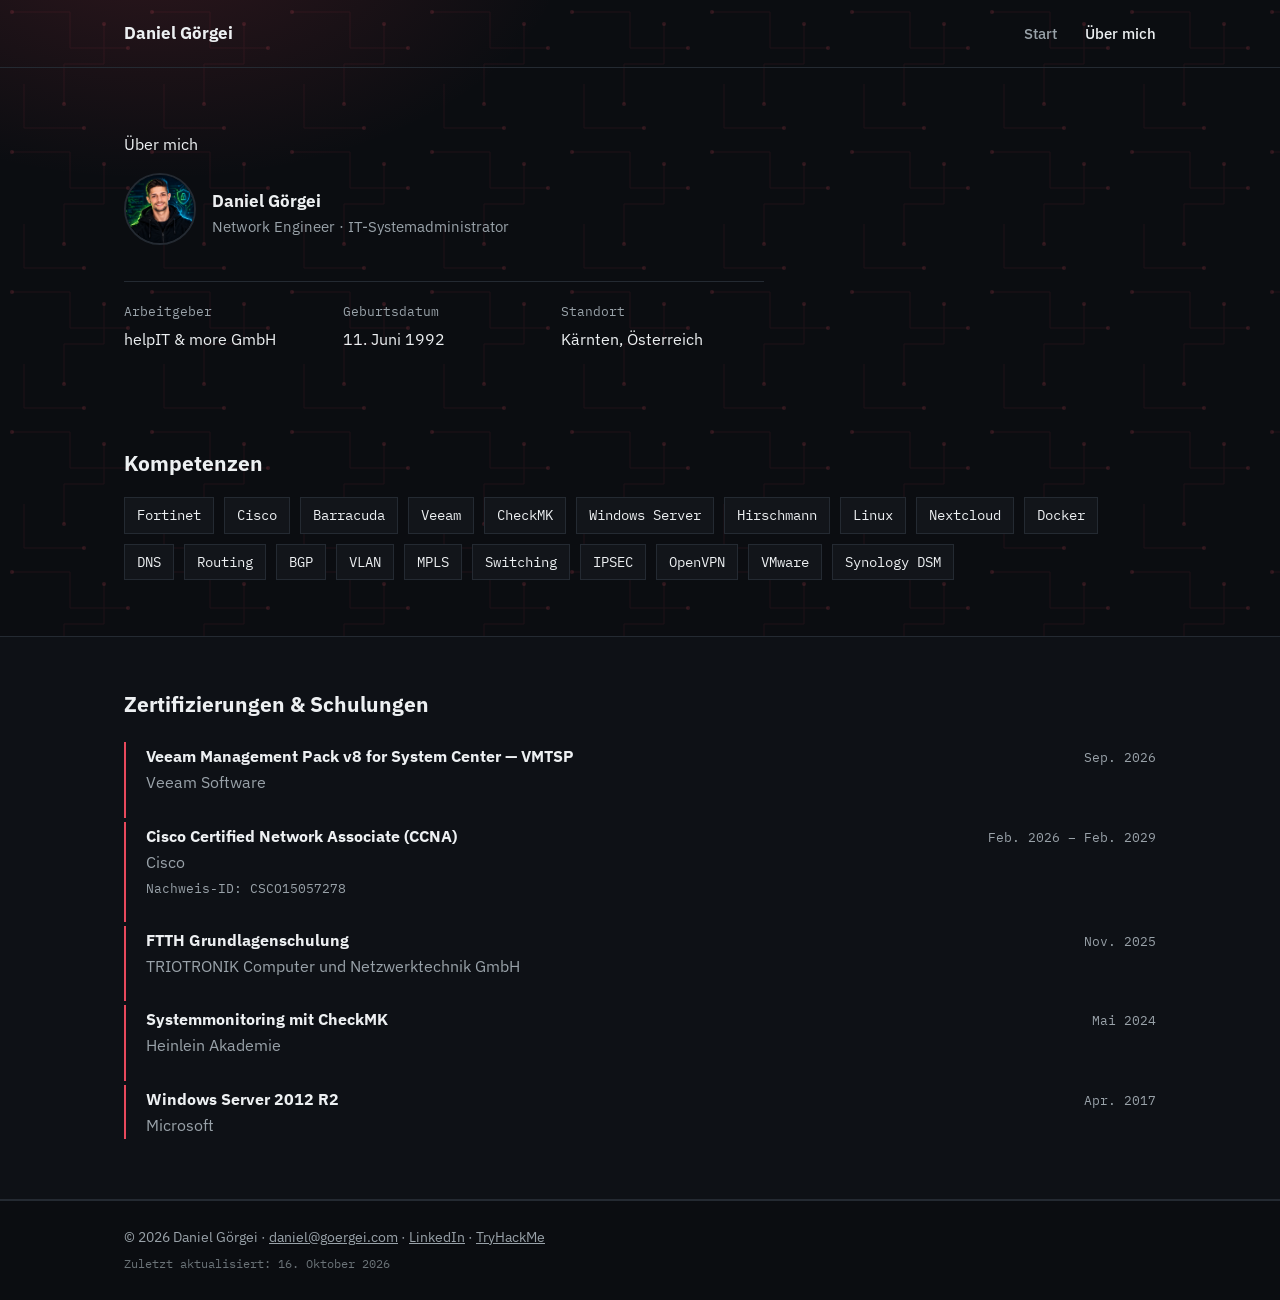
==== about.html @ 13b2d31f "Kenntnisse angepasst" ====
<!DOCTYPE html>
<html lang="de">
<head>
<meta charset="UTF-8">
<meta name="viewport" content="width=device-width, initial-scale=1">
<title>Über mich — Daniel Görgei</title>
<meta name="description" content="Lebenslauf, Kompetenzen und Zertifizierungen von Daniel Görgei.">
<link rel="icon" href="favicon.ico" sizes="any">
<link rel="icon" type="image/png" sizes="32x32" href="favicon-32.png">
<link rel="icon" type="image/png" sizes="16x16" href="favicon-16.png">
<link rel="apple-touch-icon" sizes="180x180" href="favicon-180.png">
<link rel="stylesheet" href="style.css">
<script type="application/ld+json">
{
  "@context": "https://schema.org",
  "@type": "Person",
  "name": "Daniel Görgei",
  "jobTitle": "Network Engineer, IT-Systemadministrator",
  "worksFor": {
    "@type": "Organization",
    "name": "helpIT & more GmbH"
  },
  "url": "https://goergei.com",
  "image": "https://goergei.com/profile.jpg",
  "birthDate": "1992-06-11",
  "address": {
    "@type": "PostalAddress",
    "addressRegion": "Kärnten",
    "addressCountry": "AT"
  },
  "sameAs": [
    "https://www.linkedin.com/in/daniel-görgei-922839432",
    "https://tryhackme.com/p/Wraider"
  ]
}
</script>
</head>
<body>

<div class="scroll-progress" id="scroll-progress"></div>

<header class="site-header">
  <div class="wrap">
    <a href="index.html" class="brand">Daniel Görgei</a>
    <nav>
      <a href="index.html">Start</a>
      <a href="about.html" aria-current="page">Über mich</a>
    </nav>
  </div>
</header>

<main>

  <section class="hero hero-compact">
    <div class="wrap">
      <p class="eyebrow">Über mich</p>
      <div class="hero-person">
        <input type="checkbox" id="photo-lightbox" class="lightbox-toggle">
        <label for="photo-lightbox" class="photo-trigger">
          <img src="profile.jpg" alt="Daniel Görgei" class="profile-photo">
        </label>
        <div>
          <div class="name">Daniel Görgei</div>
          <div class="role">Network Engineer · IT-Systemadministrator</div>
        </div>
        <label for="photo-lightbox" class="lightbox-overlay" aria-label="Schließen">
          <img src="profile.jpg" alt="Daniel Görgei" class="lightbox-img">
        </label>
      </div>
      <dl class="facts">
        <div>
          <dt>Arbeitgeber</dt>
          <dd>helpIT &amp; more GmbH</dd>
        </div>
        <div>
          <dt>Geburtsdatum</dt>
          <dd>11. Juni 1992</dd>
        </div>
        <div>
          <dt>Standort</dt>
          <dd>Kärnten, Österreich</dd>
        </div>
      </dl>
    </div>
  </section>

  <section class="section">
    <div class="wrap">
      <h2>Kompetenzen</h2>
      <ul class="skill-grid">
        <li>Fortinet</li>
        <li>Cisco</li>
        <li>Barracuda</li>
        <li>Veeam</li>
        <li>CheckMK</li>
        <li>Windows Server</li>
        <li>Hirschmann</li>
        <li>Linux</li>
        <li>Nextcloud</li>
        <li>Docker</li>
        <li>DNS</li>
        <li>Routing</li>
        <li>BGP</li>
        <li>VLAN</li>
        <li>MPLS</li>
        <li>Switching</li>
        <li>IPSEC</li>
        <li>OpenVPN</li>
        <li>VMware</li>
        <li>Synology DSM</li>
      </ul>
    </div>
  </section>

  <section class="section section-alt">
    <div class="wrap">
      <h2>Zertifizierungen &amp; Schulungen</h2>
      <ol class="cert-list">

        <li>
          <div class="cert-head">
            <h3>Veeam Management Pack v8 for System Center — VMTSP</h3>
            <span class="cert-date">Sep. 2026</span>
          </div>
          <p class="cert-issuer">Veeam Software</p>
        </li>

        <li>
          <div class="cert-head">
            <h3>Cisco Certified Network Associate (CCNA)</h3>
            <span class="cert-date">Feb. 2026 – Feb. 2029</span>
          </div>
          <p class="cert-issuer">Cisco</p>
          <p class="cert-id">Nachweis-ID: CSCO15057278</p>
        </li>

        <li>
          <div class="cert-head">
            <h3>FTTH Grundlagenschulung</h3>
            <span class="cert-date">Nov. 2025</span>
          </div>
          <p class="cert-issuer">TRIOTRONIK Computer und Netzwerktechnik GmbH</p>
        </li>

        <li>
          <div class="cert-head">
            <h3>Systemmonitoring mit CheckMK</h3>
            <span class="cert-date">Mai 2024</span>
          </div>
          <p class="cert-issuer">Heinlein Akademie</p>
        </li>

        <li>
          <div class="cert-head">
            <h3>Windows Server 2012 R2</h3>
            <span class="cert-date">Apr. 2017</span>
          </div>
          <p class="cert-issuer">Microsoft</p>
        </li>

      </ol>
    </div>
  </section>

</main>

<footer class="site-footer">
  <div class="wrap">
    <p>
      © 2026 Daniel Görgei ·
      <a href="mailto:daniel@goergei.com">daniel@goergei.com</a> ·
      <a href="https://www.linkedin.com/in/daniel-görgei-922839432" target="_blank" rel="noopener">LinkedIn</a> ·
      <a href="https://tryhackme.com/p/Wraider" target="_blank" rel="noopener">TryHackMe</a>
    </p>
    <p class="updated">Zuletzt aktualisiert: 16. Oktober 2026</p>
  </div>
</footer>

<script>
  window.addEventListener('scroll', function () {
    var h = document.documentElement;
    var scrolled = (h.scrollTop) / (h.scrollHeight - h.clientHeight) * 100;
    document.getElementById('scroll-progress').style.width = scrolled + '%';
  });
</script>

</body>
</html>
---- style.css ----
/* ============================================================
   Daniel Görgei — goergei.com
   ============================================================ */

@import url('https://fonts.googleapis.com/css2?family=IBM+Plex+Sans:wght@400;500;600;700;800&family=IBM+Plex+Mono:wght@400;500&display=swap');

:root {
  --bg: #0b0d11;
  --bg-panel: #12151a;
  --bg-alt: #0e1116;
  --border: #242a32;
  --text: #edf0f2;
  --text-dim: #99a2a9;
  --accent: #e8495c;
  --accent-ink: #ffffff;

  --sans: "IBM Plex Sans", -apple-system, BlinkMacSystemFont, sans-serif;
  --mono: "IBM Plex Mono", ui-monospace, Menlo, monospace;

  color-scheme: dark;
}

* { box-sizing: border-box; }

html { scroll-behavior: smooth; }

body {
  margin: 0;
  background-color: var(--bg);
  background-image:
    radial-gradient(ellipse 700px 420px at 12% -8%, rgba(232, 73, 92, 0.16), transparent 60%),
    url("data:image/svg+xml,%3Csvg xmlns='http://www.w3.org/2000/svg' width='140' height='140'%3E%3Cg fill='none' stroke='%23e8495c' stroke-width='1' opacity='0.08'%3E%3Cpath d='M12 12H70V48H128'/%3E%3Cpath d='M24 84V128H84'/%3E%3Cpath d='M104 24V64H64V104'/%3E%3C/g%3E%3Cg fill='%23e8495c' opacity='0.16'%3E%3Ccircle cx='12' cy='12' r='2'/%3E%3Ccircle cx='128' cy='48' r='2'/%3E%3Ccircle cx='84' cy='128' r='2'/%3E%3Ccircle cx='104' cy='24' r='2'/%3E%3Ccircle cx='64' cy='104' r='2'/%3E%3C/g%3E%3C/svg%3E");
  background-size: auto, 140px 140px;
  background-attachment: fixed, fixed;
  color: var(--text);
  font-family: var(--sans);
  line-height: 1.6;
  -webkit-font-smoothing: antialiased;
}

.wrap {
  max-width: 1080px;
  margin: 0 auto;
  padding: 0 24px;
}

a {
  color: var(--accent);
  text-decoration: none;
}
a:hover { text-decoration: underline; }
a:focus-visible,
button:focus-visible {
  outline: 2px solid var(--accent);
  outline-offset: 2px;
}

h1, h2, h3 {
  font-weight: 700;
  line-height: 1.2;
  margin: 0 0 0.5em;
  color: var(--text);
}

h1 { font-size: clamp(2.1rem, 1.3rem + 3.2vw, 3.4rem); font-weight: 800; letter-spacing: -0.01em; }
h2 { font-size: 1.3rem; }
h3 { font-size: 1.02rem; margin-bottom: 0.3em; }

p { margin: 0 0 1em; color: var(--text); }
p:last-child { margin-bottom: 0; }

/* ---------- Scroll progress ---------- */

.scroll-progress {
  position: fixed;
  top: 0;
  left: 0;
  height: 3px;
  width: 0%;
  background: var(--accent);
  z-index: 200;
}

/* ---------- Header ---------- */

.site-header {
  border-bottom: 1px solid var(--border);
}

.site-header .wrap {
  display: flex;
  align-items: center;
  justify-content: space-between;
  padding-top: 20px;
  padding-bottom: 20px;
  flex-wrap: wrap;
  gap: 12px;
}

.brand {
  color: var(--text);
  font-weight: 700;
  font-size: 1.05rem;
}
.brand:hover { text-decoration: none; color: var(--accent); }

.site-header nav {
  display: flex;
  align-items: center;
  gap: 28px;
}

.site-header nav a {
  color: var(--text-dim);
  font-size: 0.95rem;
  font-weight: 500;
}

.site-header nav a:hover { color: var(--text); text-decoration: none; }

.site-header nav a[aria-current="page"] {
  color: var(--text);
}

/* ---------- Hero (home) ---------- */

.hero {
  padding: 88px 0 100px;
}

.hero-grid {
  display: grid;
  grid-template-columns: 1.1fr 0.9fr;
  gap: 56px;
  align-items: start;
}

.hero-copy .eyebrow {
  font-family: var(--mono);
  color: var(--accent);
  font-size: 0.9rem;
  margin: 0 0 16px;
}

.hero-copy .statement {
  border-left: 3px solid var(--accent);
  padding-left: 18px;
  margin: 28px 0 32px;
  max-width: 46ch;
}

.hero-copy .statement p {
  color: var(--text-dim);
  font-size: 1.1rem;
  margin: 0;
}

.profile-photo {
  width: 72px;
  height: 72px;
  border-radius: 50%;
  object-fit: cover;
  border: 2px solid var(--border);
}

.photo-trigger {
  display: inline-block;
  cursor: zoom-in;
}

.lightbox-toggle {
  position: absolute;
  opacity: 0;
  pointer-events: none;
}

.lightbox-overlay {
  display: none;
  position: fixed;
  inset: 0;
  background: rgba(5, 6, 8, 0.88);
  align-items: center;
  justify-content: center;
  z-index: 100;
  cursor: zoom-out;
}

.lightbox-toggle:checked ~ .lightbox-overlay {
  display: flex;
}

.lightbox-img {
  width: min(840px, 90vw, 90vh);
  height: min(840px, 90vw, 90vh);
  border-radius: 16px;
  object-fit: cover;
  border: 3px solid var(--border);
}

.hero-person {
  display: flex;
  align-items: center;
  gap: 16px;
  margin-bottom: 8px;
}

.hero-person .name {
  font-weight: 700;
  font-size: 1.05rem;
}

.hero-person .role {
  color: var(--text-dim);
  font-size: 0.92rem;
}

.button {
  display: inline-block;
  background: var(--accent);
  color: var(--accent-ink);
  font-weight: 600;
  padding: 13px 26px;
  border: 1px solid var(--accent);
  border-radius: 999px;
}
.button:hover {
  text-decoration: none;
  background: transparent;
  color: var(--accent);
}

/* ---------- Highlight cards (home, right column) ---------- */

.highlight-grid {
  display: grid;
  grid-template-columns: 1fr 1fr;
  gap: 16px;
}

.highlight-card {
  background: var(--bg-panel);
  border: 1px solid var(--border);
  padding: 22px;
}

.highlight-card svg {
  width: 26px;
  height: 26px;
  stroke: var(--accent);
  margin-bottom: 14px;
}

.highlight-card h3 { margin-bottom: 6px; }
.highlight-card p { color: var(--text-dim); font-size: 0.92rem; }

/* ---------- Facts list (about) ---------- */

.hero-compact { padding: 64px 0 44px; }

.facts {
  margin: 28px 0 0;
  display: grid;
  gap: 16px;
  grid-template-columns: repeat(auto-fit, minmax(180px, 1fr));
  max-width: 640px;
  padding-top: 20px;
  border-top: 1px solid var(--border);
}

.facts dt {
  font-family: var(--mono);
  font-size: 0.8rem;
  color: var(--text-dim);
  margin-bottom: 4px;
}

.facts dd {
  margin: 0;
  font-size: 1rem;
}

/* ---------- Sections ---------- */

.section {
  padding: 56px 0;
}

.section-alt {
  background: var(--bg-alt);
  border-top: 1px solid var(--border);
  border-bottom: 1px solid var(--border);
}

/* ---------- Skills (about) ---------- */

.skill-grid {
  list-style: none;
  margin: 20px 0 0;
  padding: 0;
  display: flex;
  flex-wrap: wrap;
  gap: 10px;
}

.skill-grid li {
  font-family: var(--mono);
  font-size: 0.88rem;
  color: var(--text);
  border: 1px solid var(--border);
  padding: 6px 12px;
  background: var(--bg-panel);
}

/* ---------- Certifications (about) ---------- */

.cert-list {
  list-style: none;
  margin: 24px 0 0;
  padding: 0;
}

.cert-list li {
  border-left: 2px solid var(--accent);
  padding: 4px 0 22px 20px;
  margin-bottom: 4px;
}

.cert-list li:last-child { padding-bottom: 0; }

.cert-head {
  display: flex;
  align-items: baseline;
  justify-content: space-between;
  gap: 16px;
  flex-wrap: wrap;
}

.cert-head h3 { margin-bottom: 0; }

.cert-date {
  font-family: var(--mono);
  font-size: 0.82rem;
  color: var(--text-dim);
  white-space: nowrap;
}

.cert-issuer {
  color: var(--text-dim);
  margin: 2px 0 0;
}

.cert-id {
  font-family: var(--mono);
  font-size: 0.8rem;
  color: var(--text-dim);
  margin: 4px 0 0;
}

/* ---------- Footer ---------- */

.site-footer {
  border-top: 1px solid var(--border);
  padding: 26px 0;
}

.site-footer p {
  color: var(--text-dim);
  font-size: 0.85rem;
  margin: 0;
}

.site-footer .updated {
  font-family: var(--mono);
  font-size: 0.78rem;
  margin-top: 6px;
  color: #6b7378;
}

.site-footer a { color: var(--text-dim); text-decoration: underline; }
.site-footer a:hover { color: var(--accent); }

/* ---------- Motion / accessibility ---------- */

@media (prefers-reduced-motion: reduce) {
  html { scroll-behavior: auto; }
}

@media (max-width: 760px) {
  .hero-grid { grid-template-columns: 1fr; }
  .hero { padding: 56px 0 64px; }
}

@media (max-width: 480px) {
  .highlight-grid { grid-template-columns: 1fr; }
}
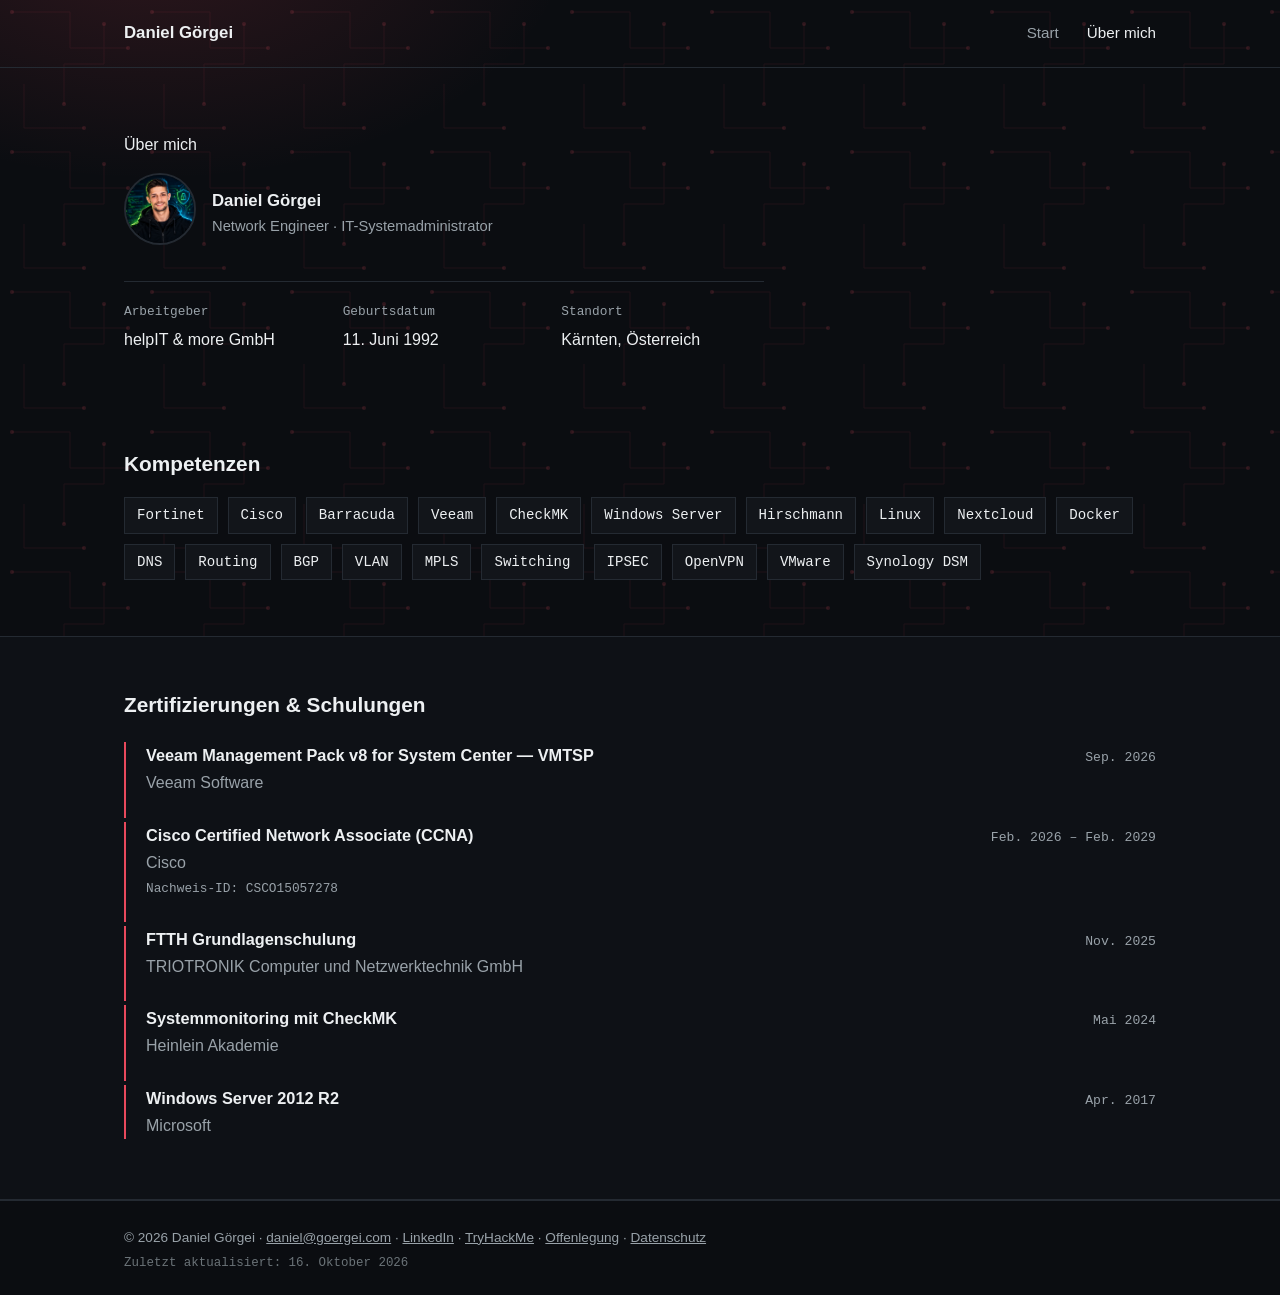
==== commit 5c412531: "Offenlegung und Datenschutzerklärung" ====
--- a/about.html
+++ b/about.html
@@ -170,7 +170,9 @@
       © 2026 Daniel Görgei ·
       <a href="mailto:daniel@goergei.com">daniel@goergei.com</a> ·
       <a href="https://www.linkedin.com/in/daniel-görgei-922839432" target="_blank" rel="noopener">LinkedIn</a> ·
-      <a href="https://tryhackme.com/p/Wraider" target="_blank" rel="noopener">TryHackMe</a>
+      <a href="https://tryhackme.com/p/Wraider" target="_blank" rel="noopener">TryHackMe</a> ·
+      <a href="offenlegung.html">Offenlegung</a> ·
+      <a href="datenschutz.html">Datenschutz</a>
     </p>
     <p class="updated">Zuletzt aktualisiert: 16. Oktober 2026</p>
   </div>
--- a/style.css
+++ b/style.css
@@ -1,8 +1,6 @@
 /* ============================================================
    Daniel Görgei — goergei.com
    ============================================================ */
-
-@import url('https://fonts.googleapis.com/css2?family=IBM+Plex+Sans:wght@400;500;600;700;800&family=IBM+Plex+Mono:wght@400;500&display=swap');
 
 :root {
   --bg: #0b0d11;
@@ -14,8 +12,8 @@
   --accent: #e8495c;
   --accent-ink: #ffffff;
 
-  --sans: "IBM Plex Sans", -apple-system, BlinkMacSystemFont, sans-serif;
-  --mono: "IBM Plex Mono", ui-monospace, Menlo, monospace;
+  --sans: -apple-system, BlinkMacSystemFont, "Segoe UI", Roboto, Helvetica, Arial, sans-serif;
+  --mono: ui-monospace, "Cascadia Code", "SF Mono", Consolas, Menlo, monospace;
 
   color-scheme: dark;
 }
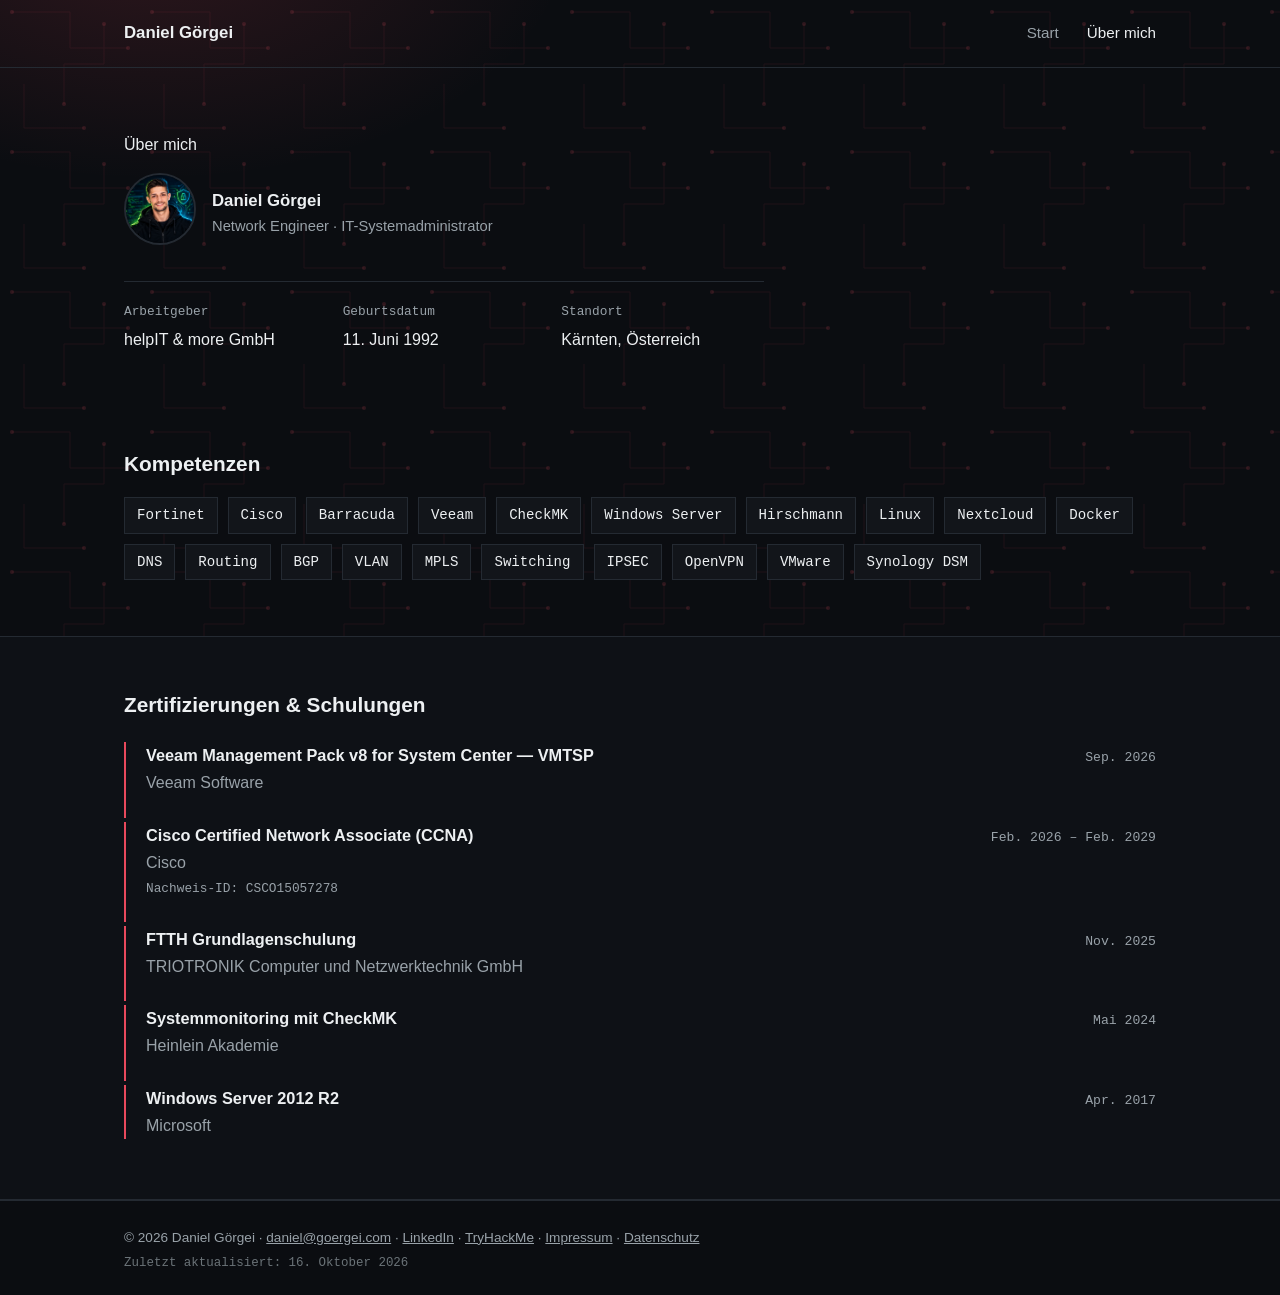
==== commit a1fe5618: "Impressum neu" ====
--- a/about.html
+++ b/about.html
@@ -171,7 +171,7 @@
       <a href="mailto:daniel@goergei.com">daniel@goergei.com</a> ·
       <a href="https://www.linkedin.com/in/daniel-görgei-922839432" target="_blank" rel="noopener">LinkedIn</a> ·
       <a href="https://tryhackme.com/p/Wraider" target="_blank" rel="noopener">TryHackMe</a> ·
-      <a href="offenlegung.html">Offenlegung</a> ·
+      <a href="impressum.html">Impressum</a> ·
       <a href="datenschutz.html">Datenschutz</a>
     </p>
     <p class="updated">Zuletzt aktualisiert: 16. Oktober 2026</p>
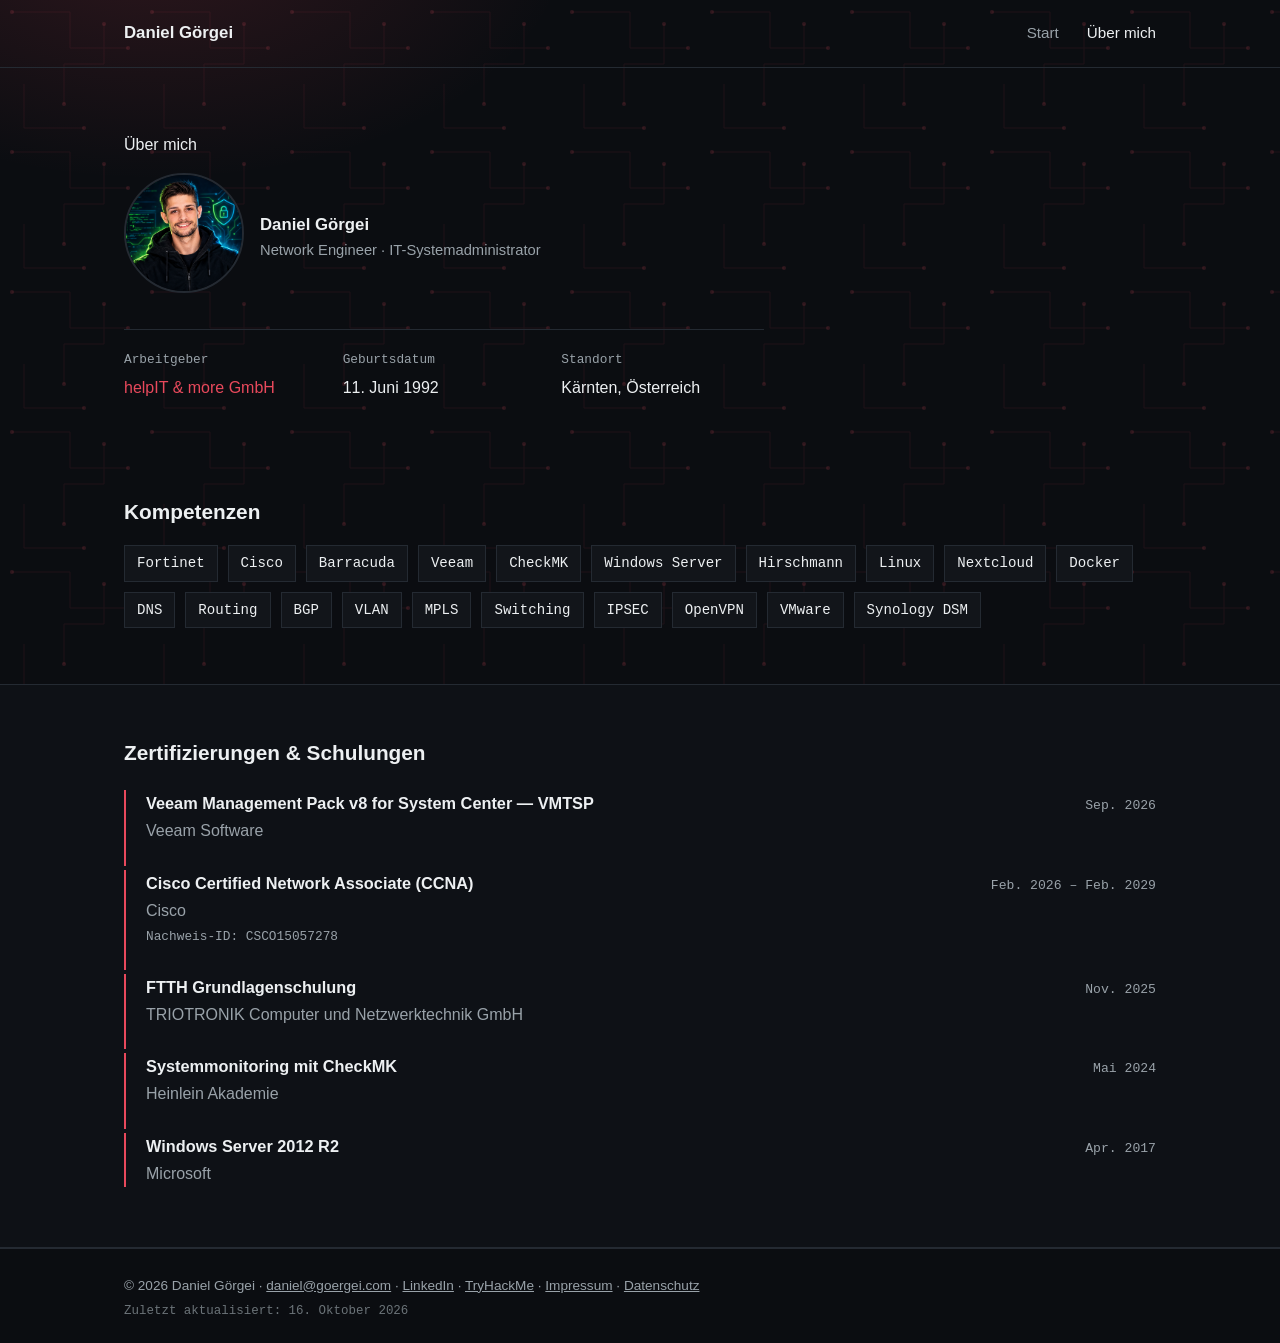
==== commit 49c8af30: "Über Mich und Links angepasst" ====
--- a/about.html
+++ b/about.html
@@ -70,7 +70,7 @@
       <dl class="facts">
         <div>
           <dt>Arbeitgeber</dt>
-          <dd>helpIT &amp; more GmbH</dd>
+          <dd><a href="https://www.helpit.at/" target="_blank" rel="noopener">helpIT &amp; more GmbH</a></dd>
         </div>
         <div>
           <dt>Geburtsdatum</dt>
--- a/style.css
+++ b/style.css
@@ -154,8 +154,8 @@
 }
 
 .profile-photo {
-  width: 72px;
-  height: 72px;
+  width: 120px;
+  height: 120px;
   border-radius: 50%;
   object-fit: cover;
   border: 2px solid var(--border);
@@ -251,6 +251,17 @@
 .highlight-card h3 { margin-bottom: 6px; }
 .highlight-card p { color: var(--text-dim); font-size: 0.92rem; }
 
+a.highlight-card {
+  display: block;
+  color: inherit;
+  text-decoration: none;
+  transition: border-color 0.15s;
+}
+a.highlight-card:hover {
+  text-decoration: none;
+  border-color: var(--accent);
+}
+
 /* ---------- Facts list (about) ---------- */
 
 .hero-compact { padding: 64px 0 44px; }
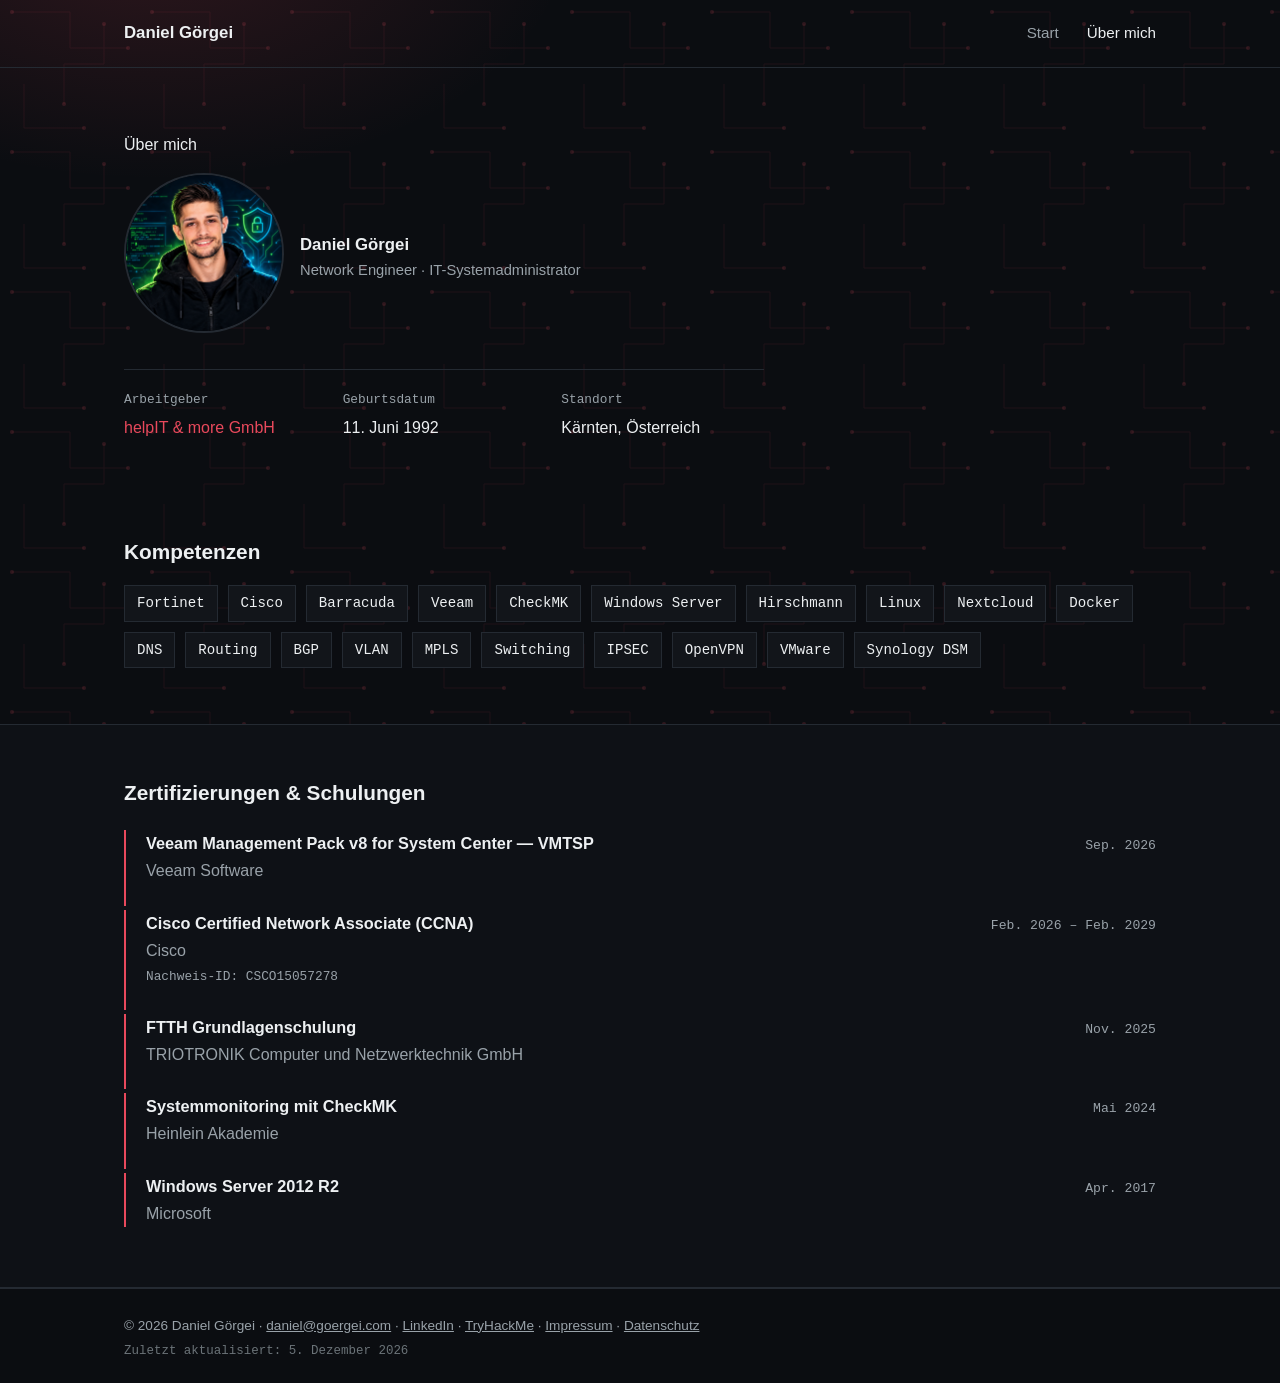
==== commit 89e81e80: "Automatische Aktualisierung" ====
--- a/about.html
+++ b/about.html
@@ -174,7 +174,7 @@
       <a href="impressum.html">Impressum</a> ·
       <a href="datenschutz.html">Datenschutz</a>
     </p>
-    <p class="updated">Zuletzt aktualisiert: 16. Oktober 2026</p>
+    <p class="updated">Zuletzt aktualisiert: <span id="last-updated"></span></p>
   </div>
 </footer>
 
@@ -185,6 +185,14 @@
     document.getElementById('scroll-progress').style.width = scrolled + '%';
   });
 </script>
+<script>
+  (function () {
+    var el = document.getElementById('last-updated');
+    if (!el) return;
+    var d = new Date(document.lastModified);
+    el.textContent = d.toLocaleDateString('de-DE', { day: 'numeric', month: 'long', year: 'numeric' });
+  })();
+</script>
 
 </body>
 </html>
--- a/style.css
+++ b/style.css
@@ -154,8 +154,8 @@
 }
 
 .profile-photo {
-  width: 120px;
-  height: 120px;
+  width: 160px;
+  height: 160px;
   border-radius: 50%;
   object-fit: cover;
   border: 2px solid var(--border);
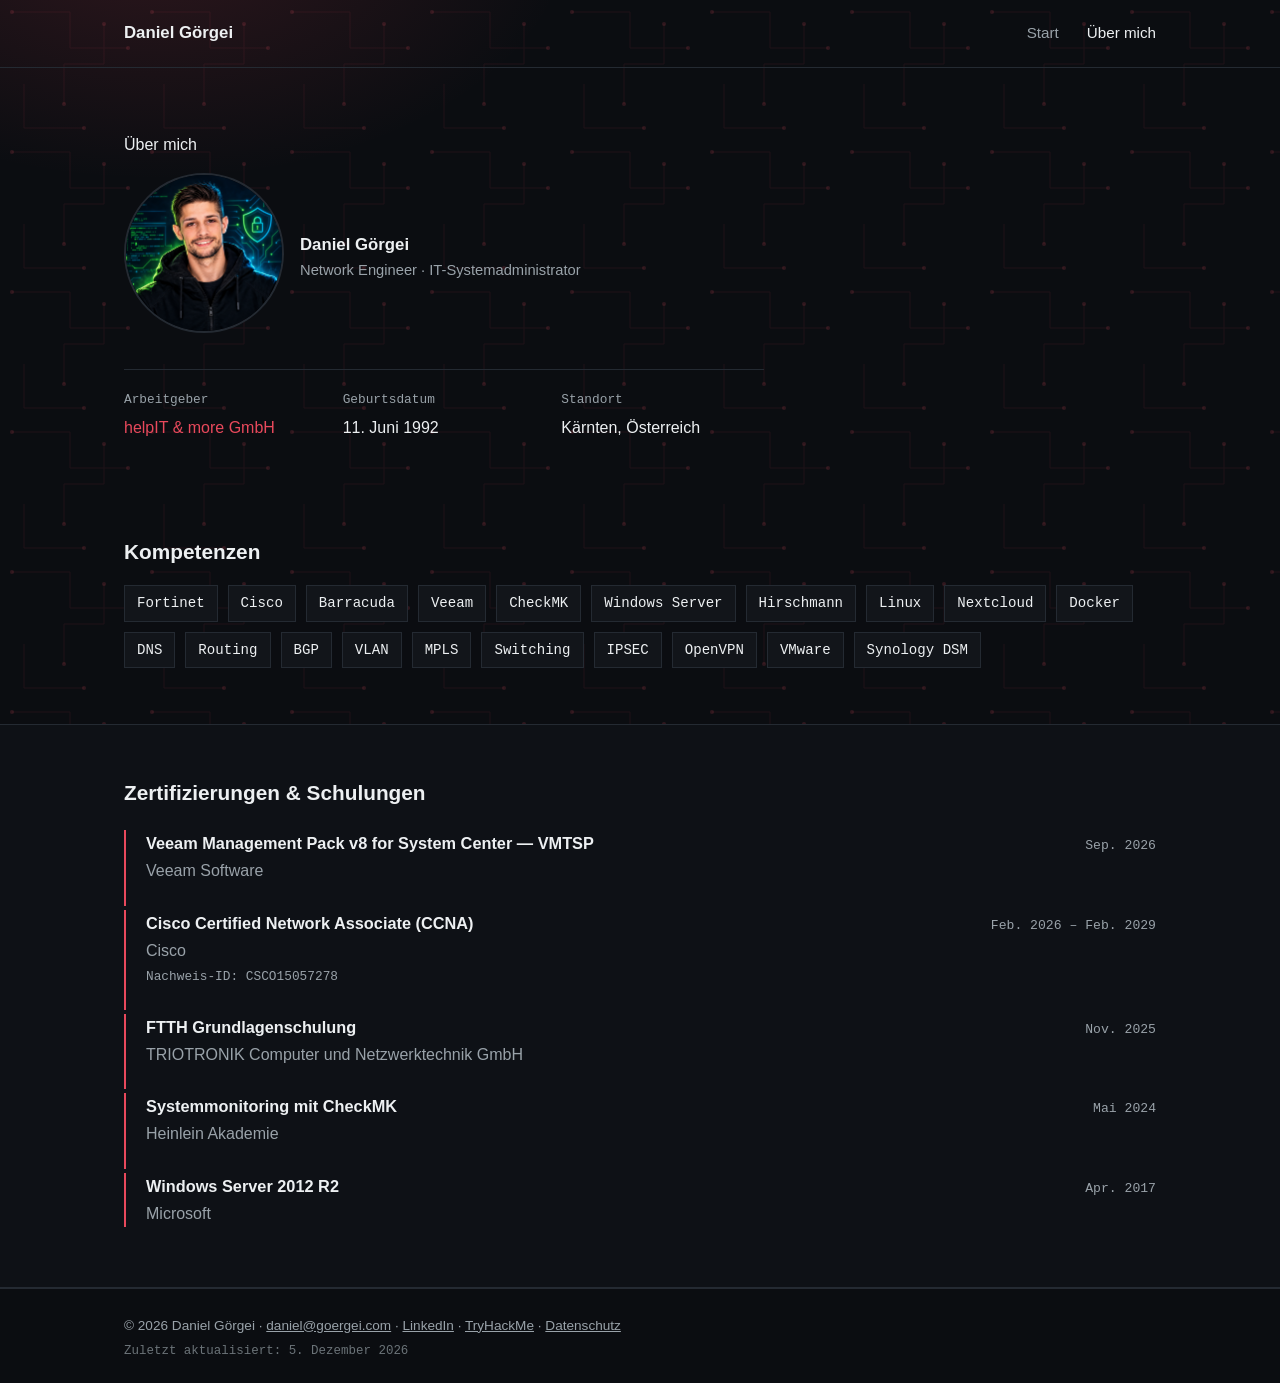
==== commit 5bf7b875: "Impressum entfernt" ====
--- a/about.html
+++ b/about.html
@@ -171,7 +171,6 @@
       <a href="mailto:daniel@goergei.com">daniel@goergei.com</a> ·
       <a href="https://www.linkedin.com/in/daniel-görgei-922839432" target="_blank" rel="noopener">LinkedIn</a> ·
       <a href="https://tryhackme.com/p/Wraider" target="_blank" rel="noopener">TryHackMe</a> ·
-      <a href="impressum.html">Impressum</a> ·
       <a href="datenschutz.html">Datenschutz</a>
     </p>
     <p class="updated">Zuletzt aktualisiert: <span id="last-updated"></span></p>
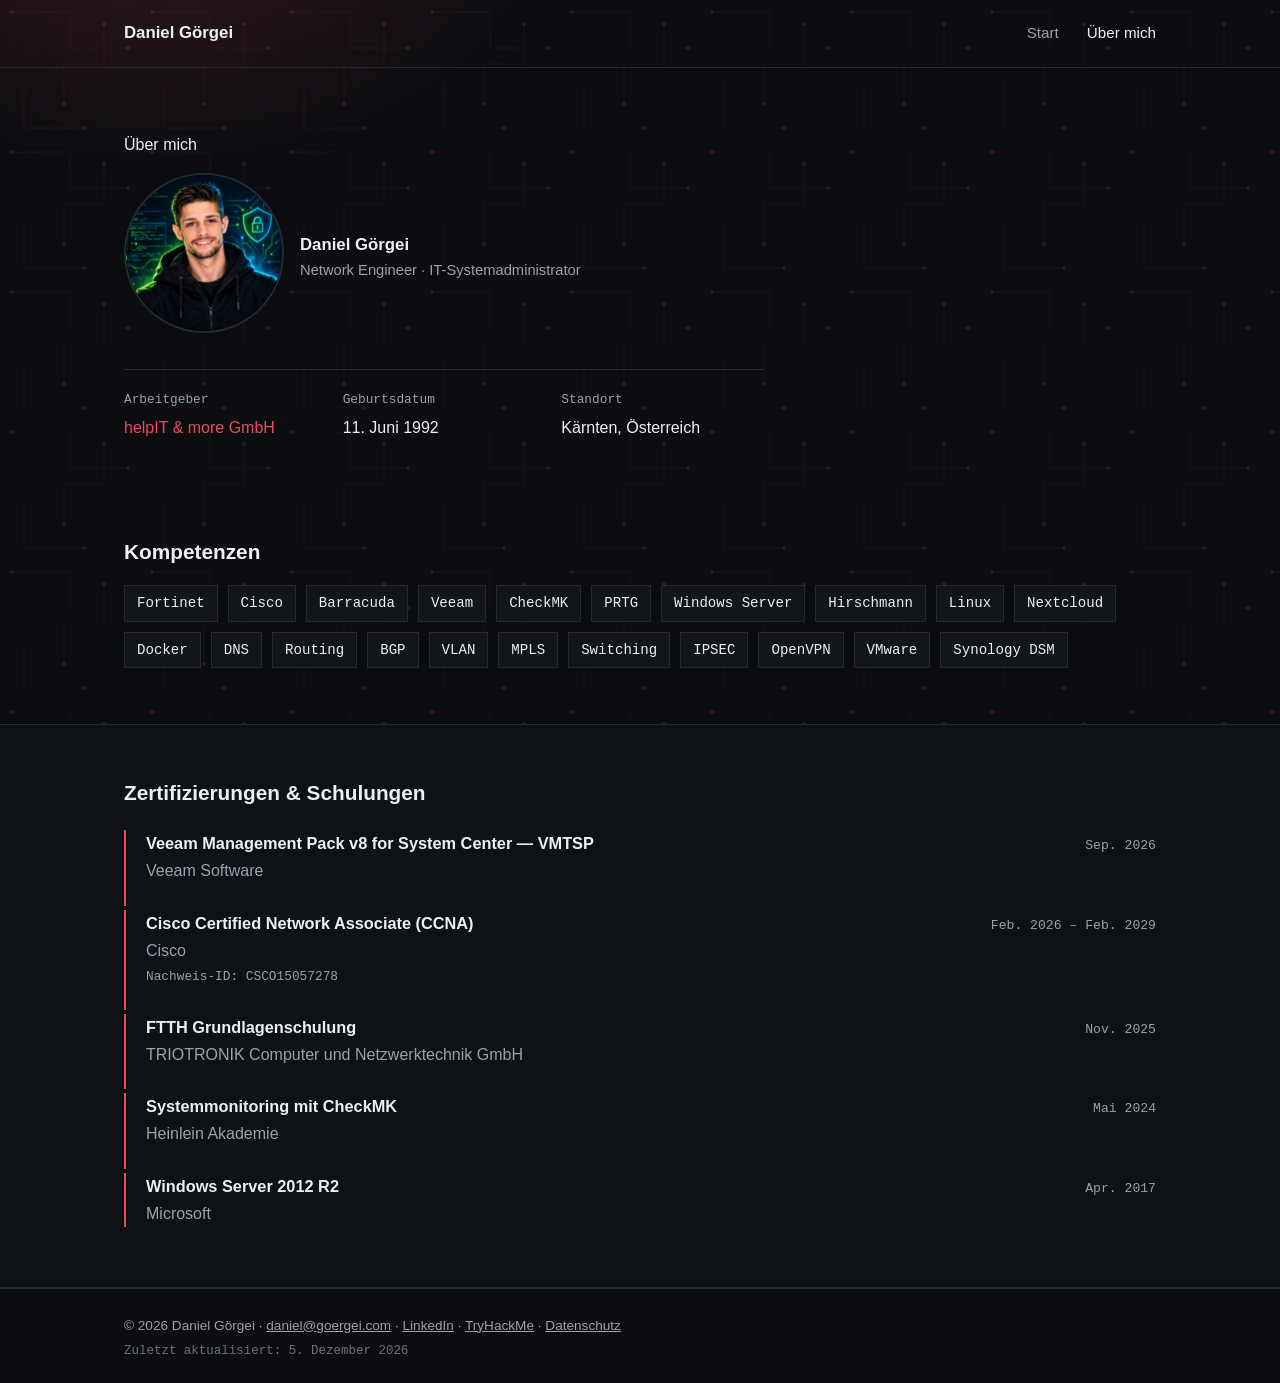
==== commit b4570112: "PRTG als Skill-Badge ergänzt" ====
--- a/about.html
+++ b/about.html
@@ -93,6 +93,7 @@
         <li>Barracuda</li>
         <li>Veeam</li>
         <li>CheckMK</li>
+        <li>PRTG</li>
         <li>Windows Server</li>
         <li>Hirschmann</li>
         <li>Linux</li>
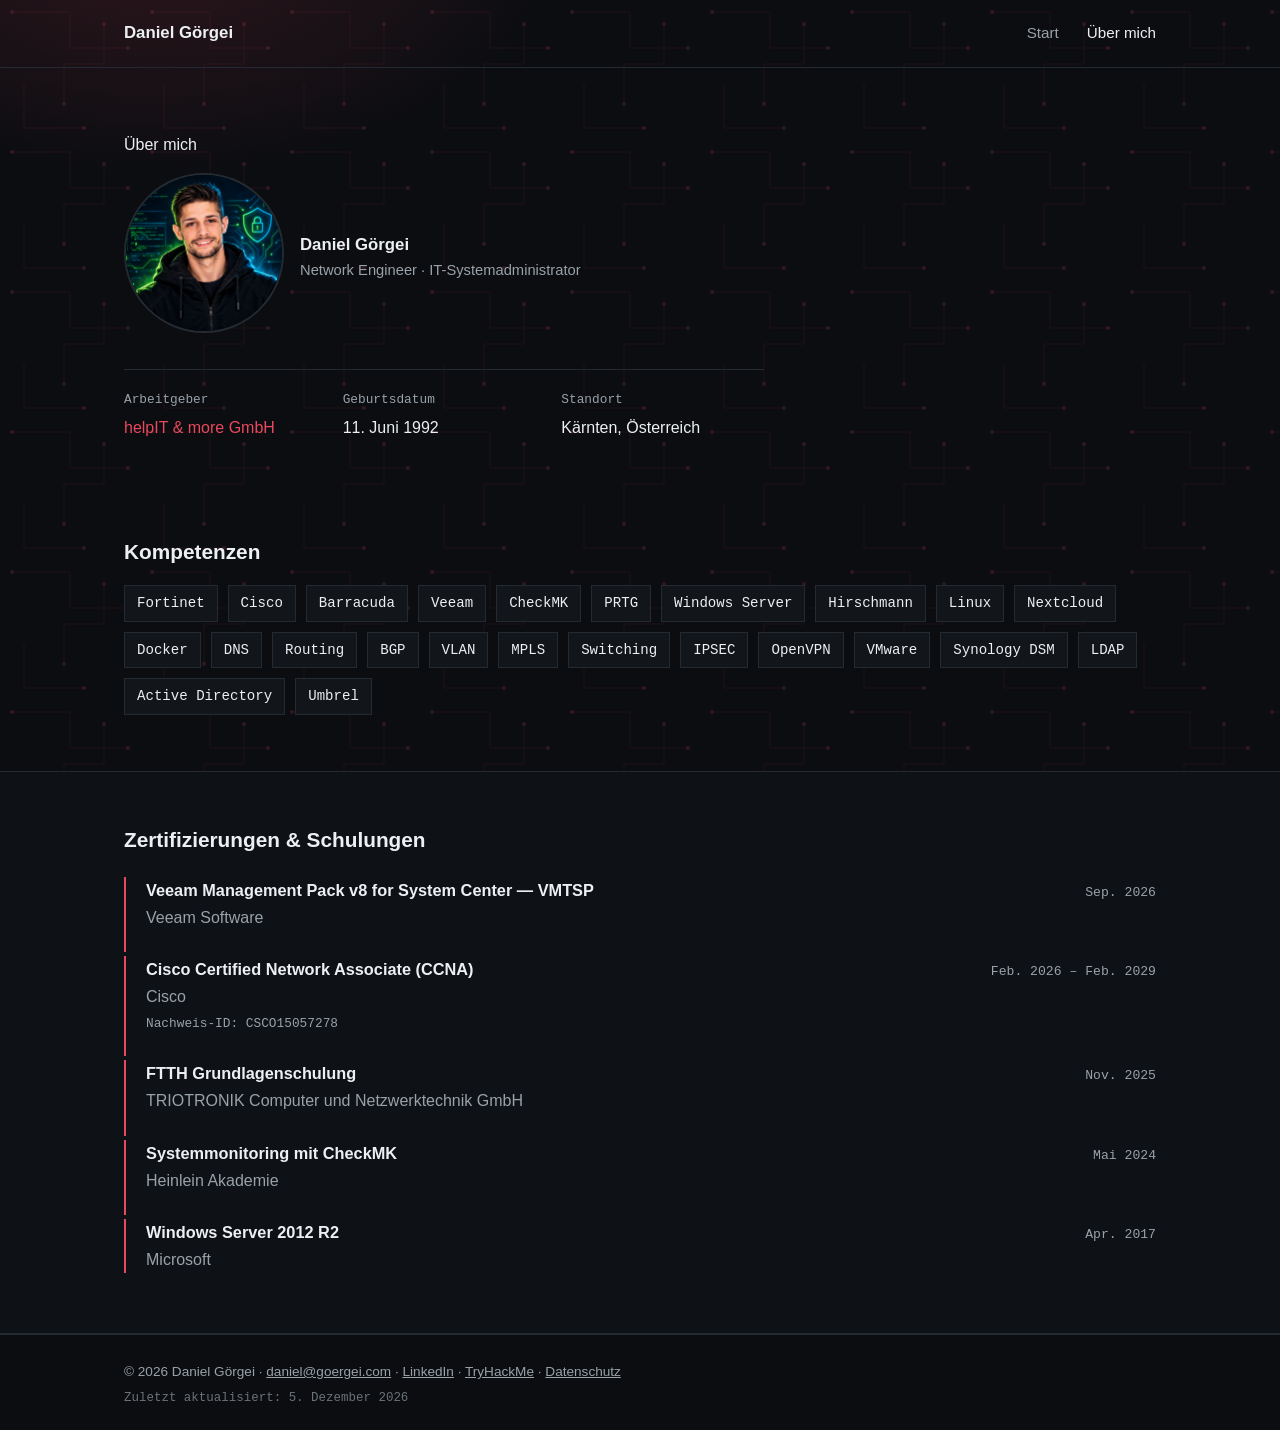
==== commit 7ac213a5: "LDAP, Active Directory und Umbrel als Skill-Badges ergänzt" ====
--- a/about.html
+++ b/about.html
@@ -109,6 +109,9 @@
         <li>OpenVPN</li>
         <li>VMware</li>
         <li>Synology DSM</li>
+        <li>LDAP</li>
+        <li>Active Directory</li>
+        <li>Umbrel</li>
       </ul>
     </div>
   </section>
